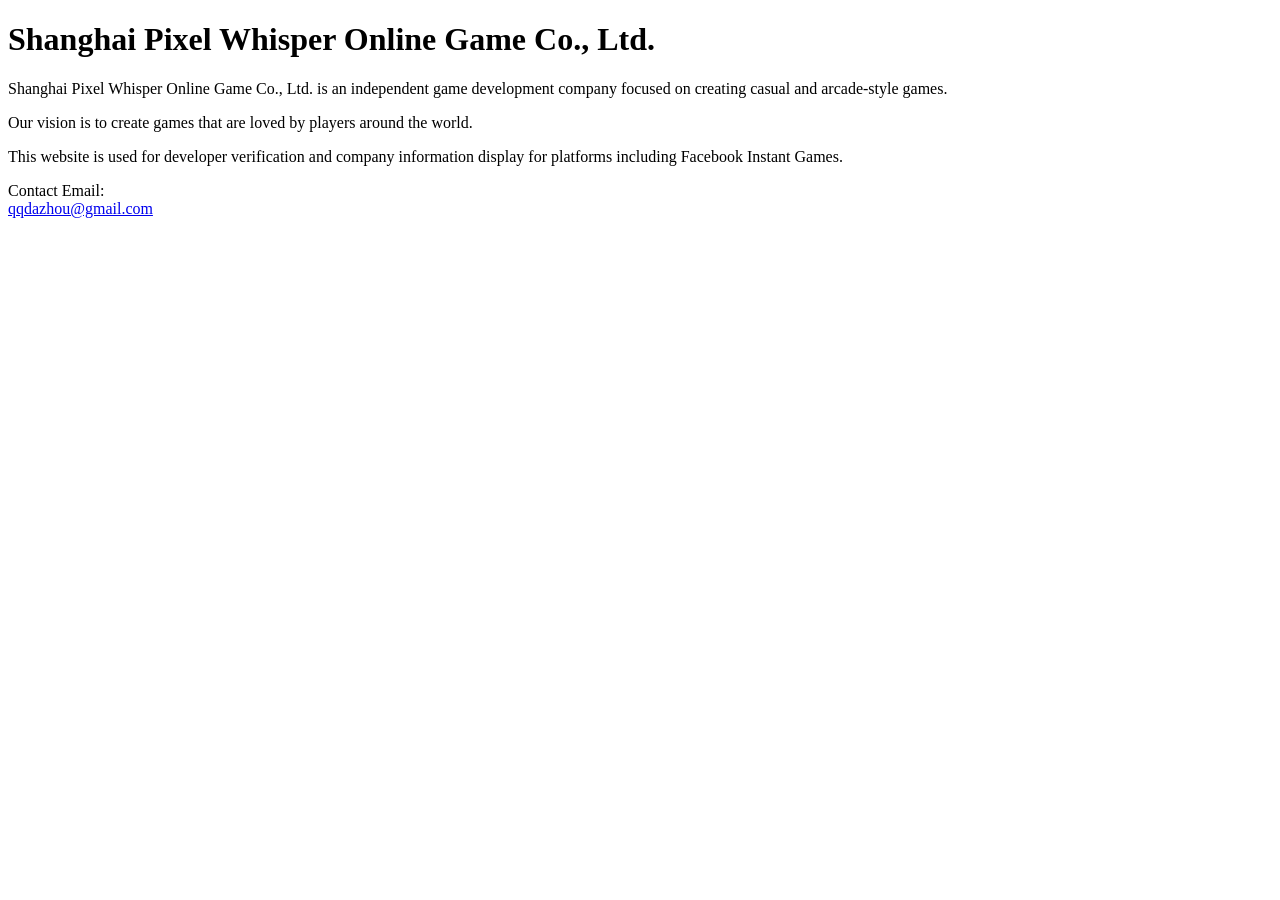
==== index2.html @ 375bed18 "提交新版网站" ====
<!DOCTYPE html>
<html lang="en">
<head>
  <meta charset="UTF-8">
  <title>Shanghai Pixel Whisper Online Game Co., Ltd.</title>
  <meta name="viewport" content="width=device-width, initial-scale=1.0">
</head>
<body>

<h1>Shanghai Pixel Whisper Online Game Co., Ltd.</h1>

<p>
Shanghai Pixel Whisper Online Game Co., Ltd. is an independent game development company
focused on creating casual and arcade-style games.
</p>

<p>
Our vision is to create games that are loved by players around the world.
</p>

<p>
This website is used for developer verification and company information display
for platforms including Facebook Instant Games.
</p>

<p>
Contact Email:<br>
<a href="mailto:qqdazhou@gmail.com">qqdazhou@gmail.com</a>
</p>

</body>
</html>
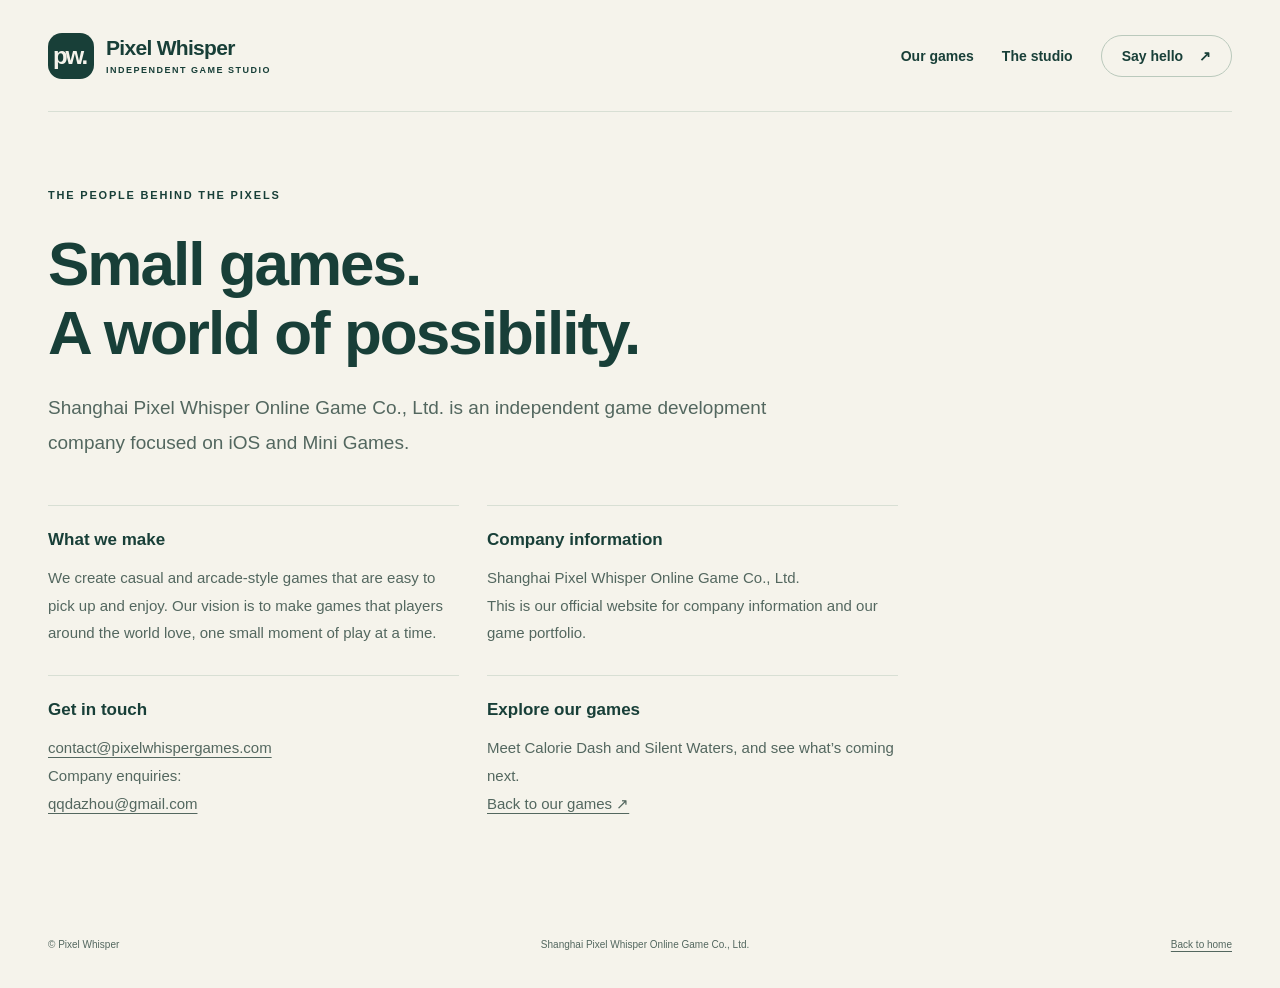
==== commit a4e7f64a: "更新公司网页" ====
--- a/index2.html
+++ b/index2.html
@@ -2,31 +2,28 @@
 <html lang="en">
 <head>
   <meta charset="UTF-8">
-  <title>Shanghai Pixel Whisper Online Game Co., Ltd.</title>
-  <meta name="viewport" content="width=device-width, initial-scale=1.0">
+  <meta name="viewport" content="width=device-width, initial-scale=1">
+  <meta name="description" content="Company information for Shanghai Pixel Whisper Online Game Co., Ltd., an independent studio focused on iOS and Mini Games.">
+  <meta name="theme-color" content="#f5f3eb">
+  <title>The Studio — Pixel Whisper</title>
+  <link rel="stylesheet" href="site.css">
 </head>
 <body>
-
-<h1>Shanghai Pixel Whisper Online Game Co., Ltd.</h1>
-
-<p>
-Shanghai Pixel Whisper Online Game Co., Ltd. is an independent game development company
-focused on creating casual and arcade-style games.
-</p>
-
-<p>
-Our vision is to create games that are loved by players around the world.
-</p>
-
-<p>
-This website is used for developer verification and company information display
-for platforms including Facebook Instant Games.
-</p>
-
-<p>
-Contact Email:<br>
-<a href="mailto:qqdazhou@gmail.com">qqdazhou@gmail.com</a>
-</p>
-
+  <a class="skip-link" href="#main">Skip to content</a>
+  <div class="page-shell">
+    <header class="site-header"><a class="brand" href="index.html" aria-label="Pixel Whisper home"><span class="brand-mark" aria-hidden="true">pw.</span><span>Pixel Whisper<span class="brand-caption">INDEPENDENT GAME STUDIO</span></span></a><nav aria-label="Main navigation"><a href="index.html#games">Our games</a><a href="index2.html" aria-current="page">The studio</a><a class="nav-contact" href="mailto:contact@pixelwhispergames.com">Say hello <span aria-hidden="true">↗</span></a></nav></header>
+    <main id="main" class="company-main">
+      <p class="eyebrow">THE PEOPLE BEHIND THE PIXELS</p>
+      <h1>Small games.<br>A world of possibility.</h1>
+      <p class="company-intro">Shanghai Pixel Whisper Online Game Co., Ltd. is an independent game development company focused on iOS and Mini Games.</p>
+      <div class="company-details">
+        <section><h2>What we make</h2><p>We create casual and arcade-style games that are easy to pick up and enjoy. Our vision is to make games that players around the world love, one small moment of play at a time.</p></section>
+        <section><h2>Company information</h2><p>Shanghai Pixel Whisper Online Game Co., Ltd.</p><p>This is our official website for company information and our game portfolio.</p></section>
+        <section><h2>Get in touch</h2><p><a href="mailto:contact@pixelwhispergames.com">contact@pixelwhispergames.com</a></p><p>Company enquiries:<br><a href="mailto:qqdazhou@gmail.com">qqdazhou@gmail.com</a></p></section>
+        <section><h2>Explore our games</h2><p>Meet Calorie Dash and Silent Waters, and see what’s coming next.</p><p><a href="index.html#games">Back to our games ↗</a></p></section>
+      </div>
+    </main>
+    <footer class="site-footer"><span>© Pixel Whisper</span><span>Shanghai Pixel Whisper Online Game Co., Ltd.</span><a href="index.html">Back to home</a></footer>
+  </div>
 </body>
 </html>
--- a/site.css
+++ b/site.css
@@ -0,0 +1,8 @@
+@charset "UTF-8";
+:root{--paper:#f5f3eb;--ink:#183f38;--muted:#53675f;--line:#d8dfd4;--green:#235e4c;--orange:#bf542c}
+*{box-sizing:border-box}html{scroll-behavior:smooth;scroll-padding-top:28px}body{margin:0;background:var(--paper);color:var(--ink);font-family:Inter,"Segoe UI",Arial,sans-serif;-webkit-font-smoothing:antialiased}a{color:inherit;text-decoration:none}a:focus-visible{outline:3px solid var(--orange);outline-offset:6px}img{max-width:100%;display:block}p,h1,h2,h3,figure{margin:0}.page-shell{max-width:1280px;margin:auto;padding:0 48px}.skip-link{position:absolute;top:12px;left:12px;transform:translateY(-160%);background:var(--ink);color:white;padding:12px 20px;z-index:10}.skip-link:focus{transform:none}.site-header{display:flex;align-items:center;justify-content:space-between;gap:24px;min-height:112px;border-bottom:1px solid var(--line)}.brand{display:flex;align-items:center;gap:12px;font-size:21px;font-weight:750;letter-spacing:-.7px}.brand-mark{display:grid;place-items:center;width:46px;height:46px;background:var(--ink);color:var(--paper);border-radius:14px;font-size:24px;font-weight:800;letter-spacing:-2px;padding-right:3px}.brand-caption{display:block;margin-top:5px;font-size:9px;letter-spacing:1.5px;font-weight:600}.site-header nav{display:flex;align-items:center;gap:28px;font-size:14px;font-weight:600}.site-header nav a{padding:12px 0}.site-header nav a:hover,.text-link:hover{text-decoration:underline;text-underline-offset:5px}.site-header nav .nav-contact{border:1px solid #bac9bc;border-radius:30px;padding:12px 20px}.nav-contact span{margin-left:12px}.hero{display:grid;grid-template-columns:1fr 230px;gap:36px;align-items:end;padding:83px 0 75px}.eyebrow{font-size:11px;font-weight:750;letter-spacing:1.8px;line-height:1.6}.status-dot{display:inline-block;height:7px;width:7px;background:var(--orange);border-radius:50%;margin-right:8px;vertical-align:1px}h1{font-size:clamp(42px,5.5vw,76px);font-weight:750;letter-spacing:-3.5px;line-height:1.05;margin:24px 0}h1 span{color:var(--green)}.hero-copy{font-size:16px;line-height:1.85;color:var(--muted);max-width:610px}.button{display:inline-flex;align-items:center;justify-content:space-between;gap:32px;margin-top:29px;background:var(--ink);color:#fff;padding:17px 24px;border-radius:32px;font-weight:600;font-size:14px;transition:background .18s}.button:hover{background:#30705d}.hero-note{background:#e6e9d8;border-radius:24px;padding:28px 25px;transform:rotate(3deg);margin-bottom:16px}.note-label{font-size:9px;letter-spacing:1.6px;font-weight:750}.hero-note p{font-size:26px;letter-spacing:-.8px;line-height:1.25;margin:29px 0 25px;font-weight:650}.note-caption{font-size:12px;line-height:1.7;color:var(--muted)}.games-section{padding:32px 0 0;border-top:1px solid var(--line)}.section-heading{display:flex;justify-content:space-between;align-items:end;gap:20px;margin-bottom:26px}.section-heading h2{font-size:32px;letter-spacing:-1px;margin-top:7px}.section-heading>p{color:var(--muted);font-size:13px;padding-bottom:5px}.game-grid{display:grid;grid-template-columns:repeat(2,minmax(0,1fr));gap:24px}.game-card{display:grid;grid-template-columns:1fr minmax(0,185px);gap:18px;padding:30px;border-radius:26px;min-height:382px;overflow:hidden}.dash{background:#e1ecdd}.waters{background:#d9ebed}.game-description{display:flex;flex-direction:column;justify-content:space-between;gap:30px;min-width:0}.game-number{font-size:9px;letter-spacing:1.1px;font-weight:700}.game-category{font-size:9px;letter-spacing:1.2px;font-weight:700;margin-bottom:13px}.game-description h3{font-size:39px;line-height:1.03;letter-spacing:-1.5px;margin-bottom:16px}.game-description p:not(.game-category){font-size:13px;line-height:1.7;max-width:185px;color:#435e52}.game-detail{font-size:10px;color:#4c655a;line-height:1.6}.game-screen{align-self:center;border:6px solid #214d43;border-radius:19px;overflow:hidden;box-shadow:0 14px 22px #183f3820;background:#214d43;transform:rotate(3deg)}.waters .game-screen{border-color:#204f59;background:#204f59;transform:rotate(-3deg)}.game-screen img{width:100%;height:auto;image-rendering:pixelated}.coming-next{display:flex;align-items:center;gap:24px;padding:23px 26px;border:1px solid var(--line);border-radius:18px;margin-top:22px}.coming-label{font-size:10px;letter-spacing:1.5px;font-weight:750;color:var(--orange)}.coming-next p{font-size:15px;flex:1}.coming-status{font-size:11px;padding:7px 12px;border-radius:20px;background:#e6e9df;color:var(--muted)}.studio-strip{display:grid;grid-template-columns:1fr 2fr;gap:30px;padding:82px 0}.studio-strip>.eyebrow{padding-top:8px}.studio-strip h2,.contact-panel h2{font-size:clamp(28px,3vw,39px);line-height:1.2;letter-spacing:-1.3px}.studio-strip div>p{font-size:15px;line-height:1.9;max-width:580px;margin:22px 0;color:var(--muted)}.text-link{font-size:13px;font-weight:700}.text-link span{margin-left:12px}.contact-panel{padding:40px;background:#e9ddd0;border-radius:25px;display:flex;align-items:center;justify-content:space-between;gap:30px}.contact-panel .eyebrow{margin-bottom:15px;color:#884b2d}.contact-panel>a{font-size:clamp(13px,1.7vw,19px);padding-bottom:9px;border-bottom:1px solid #a4a891;overflow-wrap:anywhere}.contact-panel>a span{padding-left:12px}.site-footer{display:flex;gap:20px;justify-content:space-between;align-items:center;padding:34px 0;font-size:10px;line-height:1.8;color:var(--muted)}.site-footer a{text-decoration:underline;text-underline-offset:3px}.company-main{max-width:850px;padding:75px 0 85px}.company-main h1{font-size:clamp(36px,5vw,62px);letter-spacing:-2px;line-height:1.12}.company-intro{font-size:19px;line-height:1.8;color:var(--muted);max-width:720px}.company-details{margin-top:45px;display:grid;grid-template-columns:1fr 1fr;gap:28px}.company-details section{border-top:1px solid var(--line);padding-top:24px}.company-details h2{font-size:17px;margin-bottom:14px}.company-details p{font-size:15px;line-height:1.85;color:var(--muted)}.company-details a{overflow-wrap:anywhere;text-decoration:underline;text-underline-offset:4px}
+@media(min-width:1200px){.game-card{grid-template-columns:1fr 200px;padding:34px;min-height:414px}.game-description h3{font-size:44px}}
+@media(max-width:950px){.page-shell{padding:0 28px}.hero{grid-template-columns:1fr 190px;gap:20px}.hero-note{padding:22px 18px}.hero-note p{font-size:23px}.game-card{padding:24px;grid-template-columns:1fr minmax(0,140px);gap:12px;min-height:335px}.game-description h3{font-size:32px}.game-detail{display:none}.game-description{justify-content:flex-start;gap:36px}.game-screen{border-width:4px;border-radius:14px}}
+@media(max-width:700px){.page-shell{padding:0 20px}.site-header{min-height:96px;flex-wrap:wrap;gap:15px;padding:22px 0}.brand{font-size:19px}.brand-caption{font-size:8px}.site-header nav{gap:18px;font-size:12px}.site-header nav .nav-contact{padding:9px 13px}.hero{display:block;padding:52px 0 45px}h1{letter-spacing:-2px;margin-top:22px}.hero-copy{font-size:15px}.hero-note{display:none}.section-heading>p{display:none}.game-grid{grid-template-columns:1fr;gap:18px}.game-card{grid-template-columns:1fr minmax(0,42%);padding:28px;min-height:350px;gap:22px}.game-description h3{font-size:39px}.game-description{justify-content:space-between;gap:25px}.game-detail{display:block}.game-screen{max-width:200px;justify-self:end}.coming-next{padding:20px;gap:12px;flex-wrap:wrap}.coming-next p{font-size:13px;flex-basis:65%}.coming-status{margin-left:auto}.studio-strip{grid-template-columns:1fr;gap:22px;padding:52px 0}.contact-panel{display:block;padding:28px}.contact-panel>a{display:inline-block;margin-top:28px;font-size:14px}.site-footer{flex-wrap:wrap;justify-content:flex-start;gap:8px 20px}.site-footer span:nth-child(2){flex-basis:100%;order:3}.company-main{padding:45px 0 55px}.company-details{grid-template-columns:1fr}.desktop-break{display:none}}
+@media(max-width:380px){.page-shell{padding:0 16px}.site-header nav{width:100%;justify-content:space-between}.game-card{padding:23px 19px;gap:14px;min-height:320px}.game-description h3{font-size:33px}.game-number{font-size:8px}.game-category{font-size:8px}.game-detail{font-size:9px}}
+@media(prefers-reduced-motion:reduce){html{scroll-behavior:auto}*,*::before,*::after{transition:none!important}}
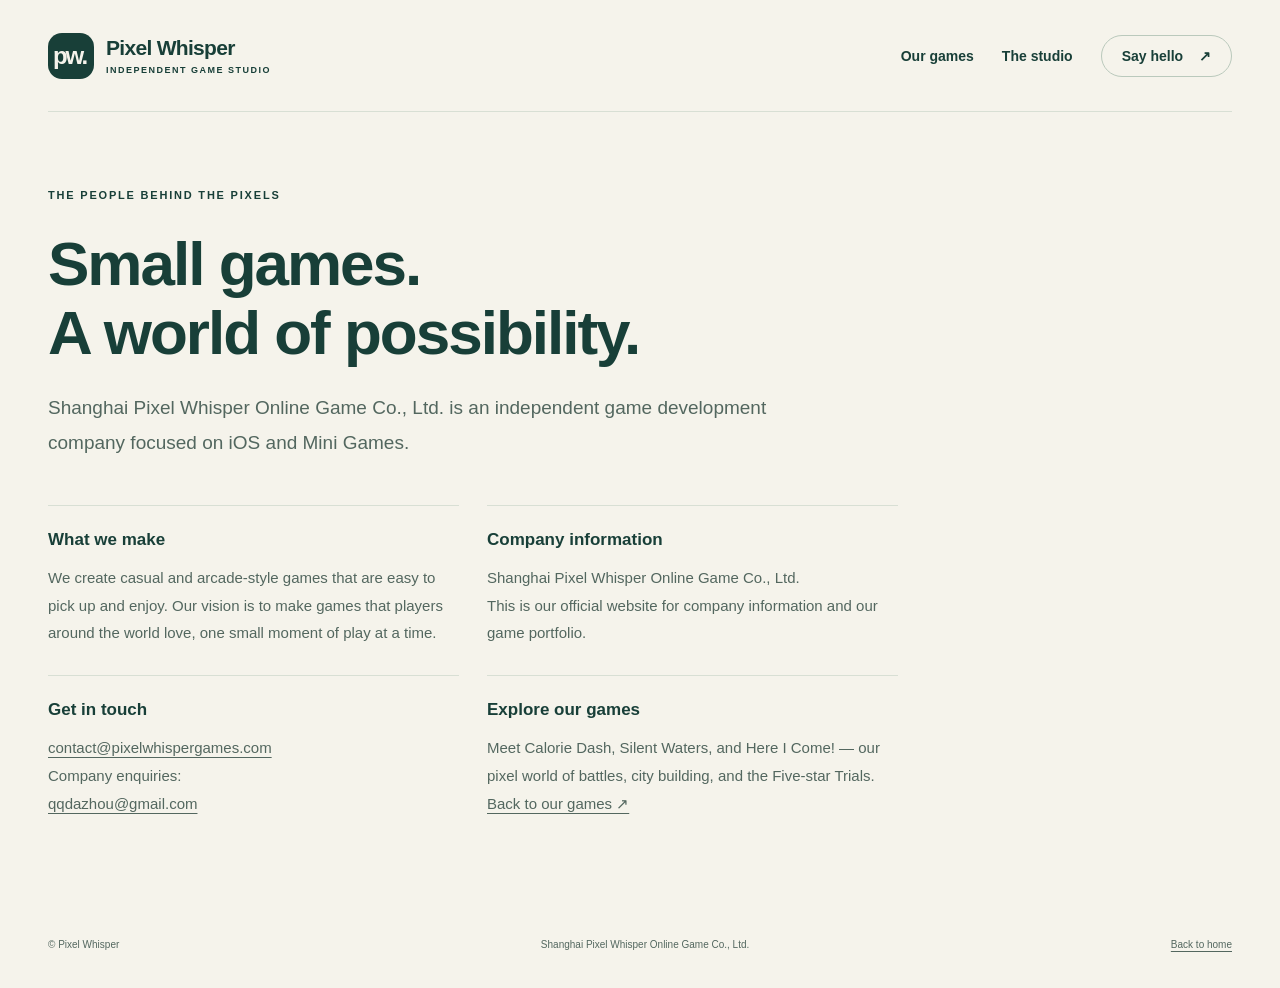
==== commit d8210a35: "更新公司官网" ====
--- a/index2.html
+++ b/index2.html
@@ -20,7 +20,7 @@
         <section><h2>What we make</h2><p>We create casual and arcade-style games that are easy to pick up and enjoy. Our vision is to make games that players around the world love, one small moment of play at a time.</p></section>
         <section><h2>Company information</h2><p>Shanghai Pixel Whisper Online Game Co., Ltd.</p><p>This is our official website for company information and our game portfolio.</p></section>
         <section><h2>Get in touch</h2><p><a href="mailto:contact@pixelwhispergames.com">contact@pixelwhispergames.com</a></p><p>Company enquiries:<br><a href="mailto:qqdazhou@gmail.com">qqdazhou@gmail.com</a></p></section>
-        <section><h2>Explore our games</h2><p>Meet Calorie Dash and Silent Waters, and see what’s coming next.</p><p><a href="index.html#games">Back to our games ↗</a></p></section>
+        <section><h2>Explore our games</h2><p>Meet Calorie Dash, Silent Waters, and Here I Come! — our pixel world of battles, city building, and the Five-star Trials.</p><p><a href="index.html#games">Back to our games ↗</a></p></section>
       </div>
     </main>
     <footer class="site-footer"><span>© Pixel Whisper</span><span>Shanghai Pixel Whisper Online Game Co., Ltd.</span><a href="index.html">Back to home</a></footer>
--- a/site.css
+++ b/site.css
@@ -6,3 +6,13 @@
 @media(max-width:700px){.page-shell{padding:0 20px}.site-header{min-height:96px;flex-wrap:wrap;gap:15px;padding:22px 0}.brand{font-size:19px}.brand-caption{font-size:8px}.site-header nav{gap:18px;font-size:12px}.site-header nav .nav-contact{padding:9px 13px}.hero{display:block;padding:52px 0 45px}h1{letter-spacing:-2px;margin-top:22px}.hero-copy{font-size:15px}.hero-note{display:none}.section-heading>p{display:none}.game-grid{grid-template-columns:1fr;gap:18px}.game-card{grid-template-columns:1fr minmax(0,42%);padding:28px;min-height:350px;gap:22px}.game-description h3{font-size:39px}.game-description{justify-content:space-between;gap:25px}.game-detail{display:block}.game-screen{max-width:200px;justify-self:end}.coming-next{padding:20px;gap:12px;flex-wrap:wrap}.coming-next p{font-size:13px;flex-basis:65%}.coming-status{margin-left:auto}.studio-strip{grid-template-columns:1fr;gap:22px;padding:52px 0}.contact-panel{display:block;padding:28px}.contact-panel>a{display:inline-block;margin-top:28px;font-size:14px}.site-footer{flex-wrap:wrap;justify-content:flex-start;gap:8px 20px}.site-footer span:nth-child(2){flex-basis:100%;order:3}.company-main{padding:45px 0 55px}.company-details{grid-template-columns:1fr}.desktop-break{display:none}}
 @media(max-width:380px){.page-shell{padding:0 16px}.site-header nav{width:100%;justify-content:space-between}.game-card{padding:23px 19px;gap:14px;min-height:320px}.game-description h3{font-size:33px}.game-number{font-size:8px}.game-category{font-size:8px}.game-detail{font-size:9px}}
 @media(prefers-reduced-motion:reduce){html{scroll-behavior:auto}*,*::before,*::after{transition:none!important}}
+
+/* Third game: preserve the source screenshot; crop host chrome/debug HUD only in presentation. */
+.battle{grid-column:1/-1;background:#e9e4d5;grid-template-columns:1fr 250px;gap:50px;padding:36px 54px;min-height:410px}
+.battle .game-description{max-width:490px}.battle .game-description h3{font-size:clamp(36px,4vw,54px);margin-bottom:12px}
+.battle .game-description p:not(.game-category){max-width:430px;font-size:15px;line-height:1.8}
+.battle .game-screen{width:250px;max-width:100%;transform:none;border-color:#47563a;background:#47563a;justify-self:end}
+.battle-crop{aspect-ratio:448/620;overflow:hidden}.battle-crop img{width:100%;height:100%;object-fit:cover;object-position:center 42.94%;image-rendering:auto}
+.battle figcaption{padding:8px 4px 4px;color:#fff;font-size:9px;font-weight:600;letter-spacing:1.7px;text-align:center}
+@media(max-width:950px){.battle{grid-template-columns:1fr 220px;padding:30px;gap:28px}.battle .game-screen{width:220px}.battle .game-detail{display:block}}
+@media(max-width:700px){.battle{grid-template-columns:1fr;gap:28px;padding:28px}.battle .game-description{gap:24px}.battle .game-screen{justify-self:center;width:min(100%,280px)}.battle .game-description h3{font-size:39px}.battle .game-description p:not(.game-category){font-size:14px}}
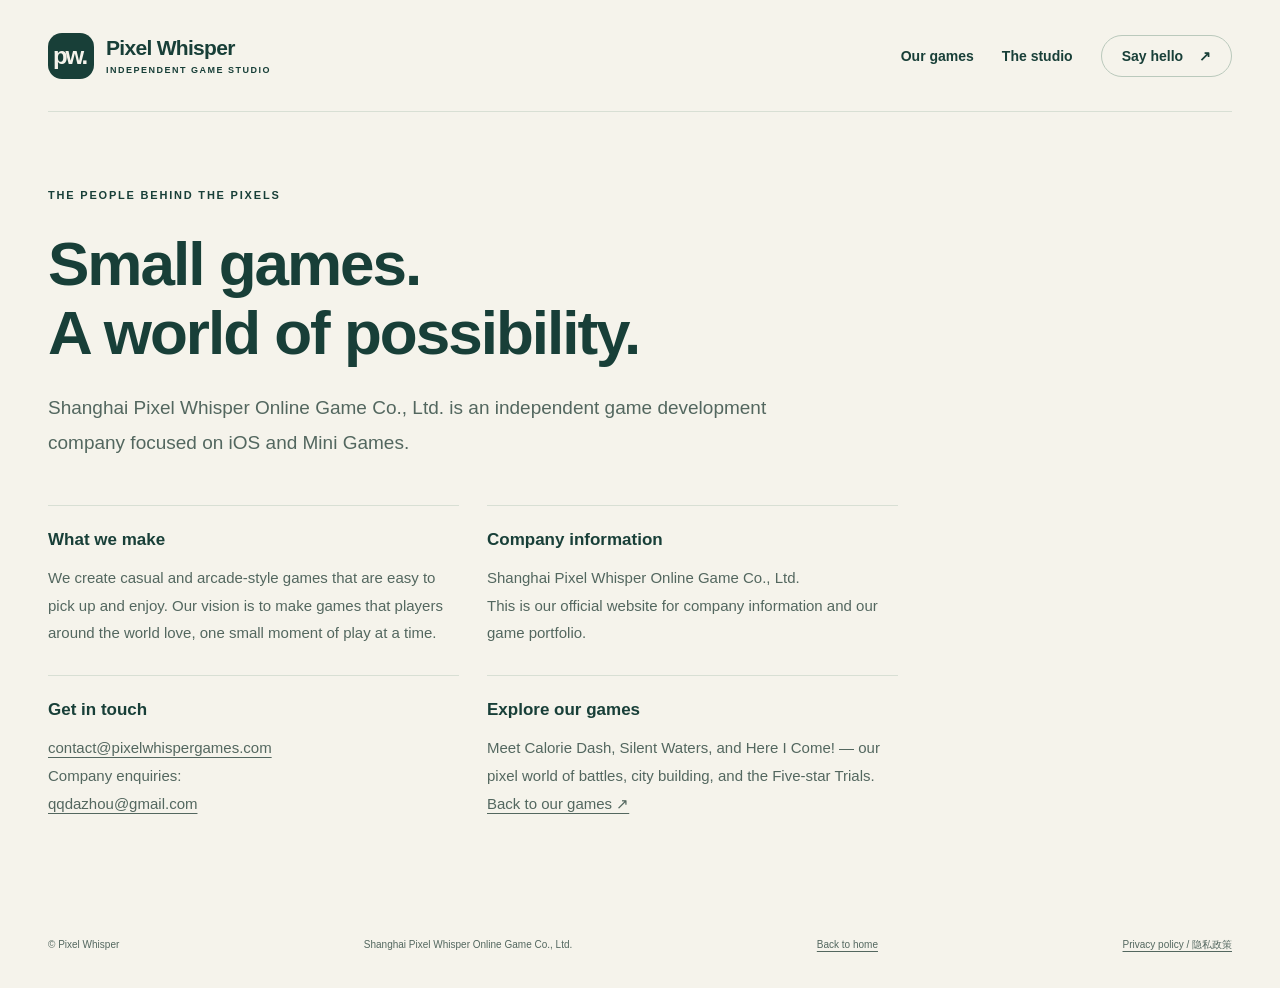
==== commit 106edd3e: "加入隐私协义" ====
--- a/index2.html
+++ b/index2.html
@@ -23,7 +23,7 @@
         <section><h2>Explore our games</h2><p>Meet Calorie Dash, Silent Waters, and Here I Come! — our pixel world of battles, city building, and the Five-star Trials.</p><p><a href="index.html#games">Back to our games ↗</a></p></section>
       </div>
     </main>
-    <footer class="site-footer"><span>© Pixel Whisper</span><span>Shanghai Pixel Whisper Online Game Co., Ltd.</span><a href="index.html">Back to home</a></footer>
+    <footer class="site-footer"><span>© Pixel Whisper</span><span>Shanghai Pixel Whisper Online Game Co., Ltd.</span><a href="index.html">Back to home</a><a href="privacy.html">Privacy policy / 隐私政策</a></footer>
   </div>
 </body>
 </html>
